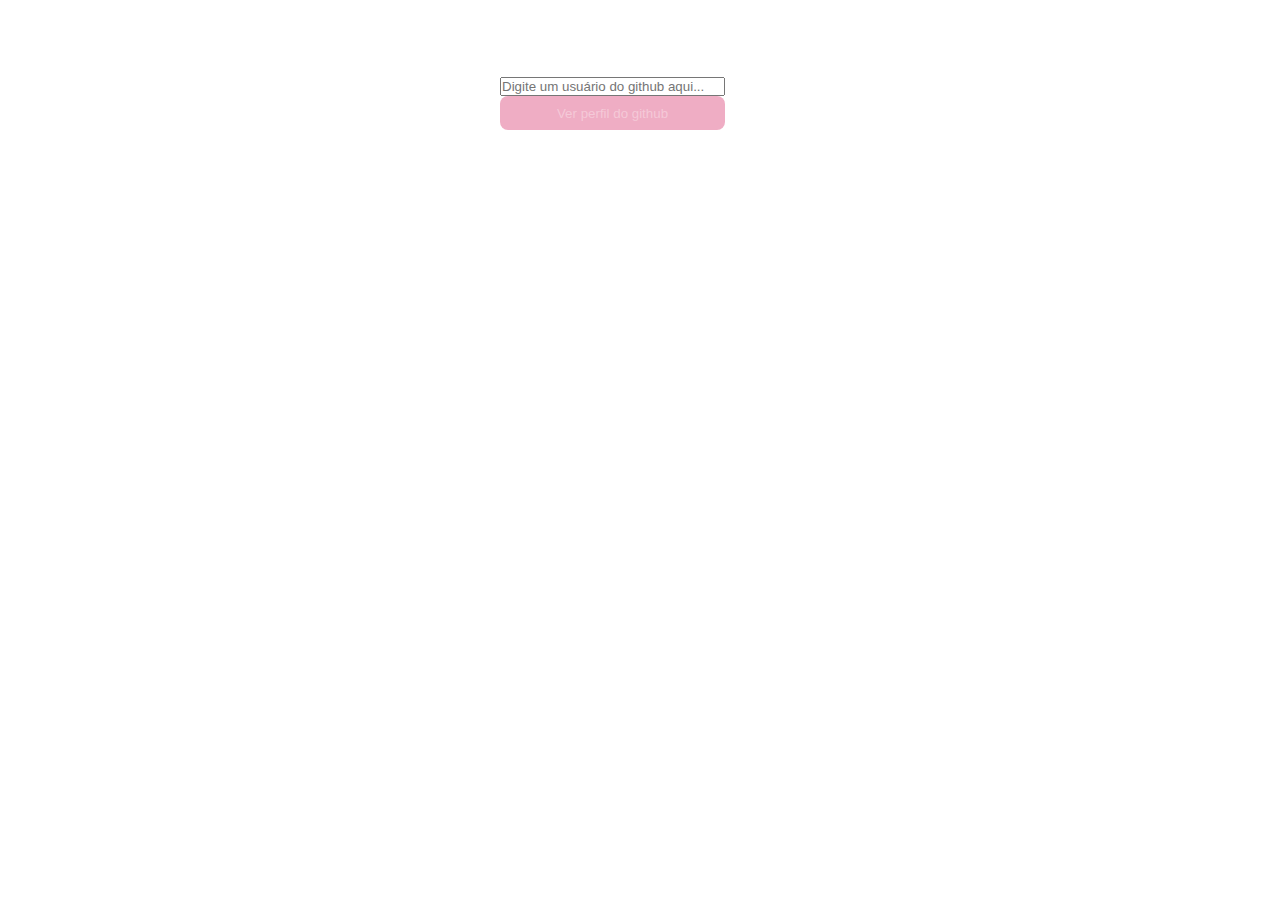
==== index.html @ 547c4d37 "tentando resolver erro 404" ====
<!DOCTYPE html>
<html lang="pt-br">
  <head>
    <!-- THIS IS THE HOME PAGE -->
    <meta charset="UTF-8" />
    <meta http-equiv="X-UA-Compatible" content="IE=edge" />
    <meta name="viewport" content="width=device-width, initial-scale=1.0" />
    
    <link rel="stylesheet" href="./styles/reset.css" />
    <link rel="stylesheet" href="./styles/globalStyles.css" />
    <link rel="stylesheet" href="./styles/flex.css" />
    <link rel="stylesheet" href="./styles/text.css" />
    <link rel="stylesheet" href="./styles/buttons.css" />
    
    <link rel="icon" href="./assets/icons/favicon.png">
    <link rel="stylesheet" href="index.css" />
    <title>Git Search</title>
  </head>
  <body>

    <main class="main-content flex">
      <section class="company-presentation flex align-center justify-center">
        <div class="about-company-aux flex direction-column justify-between">
          <h1 class="company-logo">Git Search</h1>
          <p class="text-def-1">Encontre e se conecte com profissionais de forma rápida e fácil</p>

          <div class="flex align-center">
            <span class=".bold-text-1">Achados recentemente:</span>
            <div class="flex align-center">
              
            </div>
          </div>

        </div>
      </section>

      <section class="search-for-user flex align-center justify-center">
        <div class="search-for-user-area flex direction-column justify-between">

          <h2 class="title-2 search-title">Procurar por um usuário</h2>
          
          <form class="search-for-user-form flex direction-column">
            <label for="user-search" class="label-def-1">Usuário Gituhb</label>
            <input placeholder="Digite um usuário do github aqui..." id="user-search" class="search-user-input">
            <small class="user-not-found hidden">Usuário não encontrado</small>
            <button id="submit-search" class="submit-search-btn invalid-input">Ver perfil do github</button>
          </form>

        </div>
      </section>

    </main>

    <script src="./pages/home/index.js"></script>
  </body>
</html>
---- styles/globalStyles.css ----
* {
  margin: 0;
  padding: 0;
  box-sizing: border-box;
}

:root{
    --color-brand-1: #C2255C;
    --color-brand-2: #D6336C;
    --color-grey-1:  #191C1F;
    --color-grey-2:  #212529;
    --color-grey-3:  #33363A;
    --color-grey-4:  #373B3E;
    --color-grey-5: #A6A8A9;
    --color-grey-6:  #D9D9D9;
    --color-grey-7:  #FFFFFF;
    --color-alert:   #C22554;
}

.hidden{
  display: none;
}

.container{
  width: 820px;
  padding: 0 14px;
  max-width: 100%;
  margin: 0 auto;
}
---- styles/flex.css ----
.flex{
    display: flex;
}

.justify-between{
    justify-content: space-between;
}

.justify-around{
    justify-content: space-around;
}

.justify-center{
    justify-content: center;
}

.align-center{
    align-items: center;
}

.direction-column{
    flex-direction: column;
}

.wrap{
    flex-wrap: wrap;
}
---- styles/text.css ----
@import url('https://fonts.googleapis.com/css2?family=Inter:wght@100;200;300;400;500;600;700;800;900&display=swap');

body{
    font-family: 'Inter', sans-serif;
}

.company-presentation{
    color: var(--color-grey-7);
}
.search-for-user-area{
    color: var(--color-grey-7);
}

.company-logo{
    font-weight: 600;
    font-size: 2rem;
}

.search-title{
    padding-bottom: 45px;
}

.text-def-1{
    font-size: 1.25rem;
    line-height: 150%;
    font-weight: 400;
    max-width: 500px;
}

.text-def-2{
    font-size: 0.75rem;
    line-height: 150%;
    font-weight: 400;
}

.bold-text-1{
    font-size: 1rem;
    line-height: 150%;
    font-weight: 500;
}

.title-1{
    color: var(--color-grey-7);
    font-weight: 700;
    font-weight: 24px;
}

.title-2{
    font-weight: 500;
    font-size: 1.25rem;
}

.repository a{
    text-decoration: none;
    transition: 0.3s ease;
}

.repository-title{
    color: var(--color-grey-7);
    font-weight: 500;
    overflow: hidden;
    text-overflow: ellipsis;
    display: -webkit-box;
    -webkit-line-clamp: 1; 
    -webkit-box-orient: vertical;
    padding-bottom: 3px;
}


.label-def-1{
    font-size: 0.75rem;
}

.user-not-found{
    color: var(--color-brand-1);
    font-size: 0.75rem;
    transition: 0.2s ease;
}

.repository-description{
    color: var(--color-grey-5);
    overflow: hidden;
    text-overflow: ellipsis;
    display: -webkit-box;
    -webkit-line-clamp: 3; 
    -webkit-box-orient: vertical;
}


.user-name-occupation .occupation{
    font-size: 1rem;
    line-height: 150%;
    max-width: 70%;
    overflow: hidden;
    text-overflow: ellipsis;
    display: -webkit-box;
    -webkit-line-clamp: 2; 
    -webkit-box-orient: vertical;
    color: var(--color-grey-5);
    
}
---- styles/buttons.css ----
.submit-search-btn{
    border: none;
    cursor: pointer;
    padding: 0.6rem;
    transition: 0.3s ease;
    width: 100%;
    border-radius: 8px;
}

.invalid-input{
    background-color: rgba(214, 51, 108, 0.4);
    color: rgba(255, 255, 255, 0.35);
    pointer-events: none;
    cursor: not-allowed;
}

.valid-input{
    background-color: var(--color-brand-1);
    color: var(--color-grey-7);
}

.submit-search-btn:hover{
    filter: brightness(1.1);
}

.button-link{
    width: 100%;
}

.spin-animation{
    animation: loading 1s linear infinite;
}

.header-link{
    text-decoration: none;
    color: var(--color-grey-7);
    padding: 13px 24px;
    background-color: var(--color-grey-3);
    border-radius: 8px;
    transition: 0.3s ease;
    font-size: 0.75rem;
    cursor: pointer;
    white-space: nowrap;
}

.repo-btn{
    color: var(--color-grey-7);
    text-decoration: none;
    border-radius: 4px;
    padding: 6px 8px;
    border: 1px solid var(--color-grey-7);
    font-size: 0.75rem;
    line-height: 17px;
    font-weight: 500;
    transition: 0.3s ease;
}

.repo-btn:hover{
    background-color: var(--color-brand-2);
    border: 1px solid transparent;
}

.header-link:hover{
    background-color: var(--color-grey-2);
}

.pink-1{
    background-color: var(--color-brand-2);
}

.pink-1:hover{
    background-color: var(--color-brand-1);
}

@keyframes loading {
    to{
        transform:rotate(360deg);
    }
}
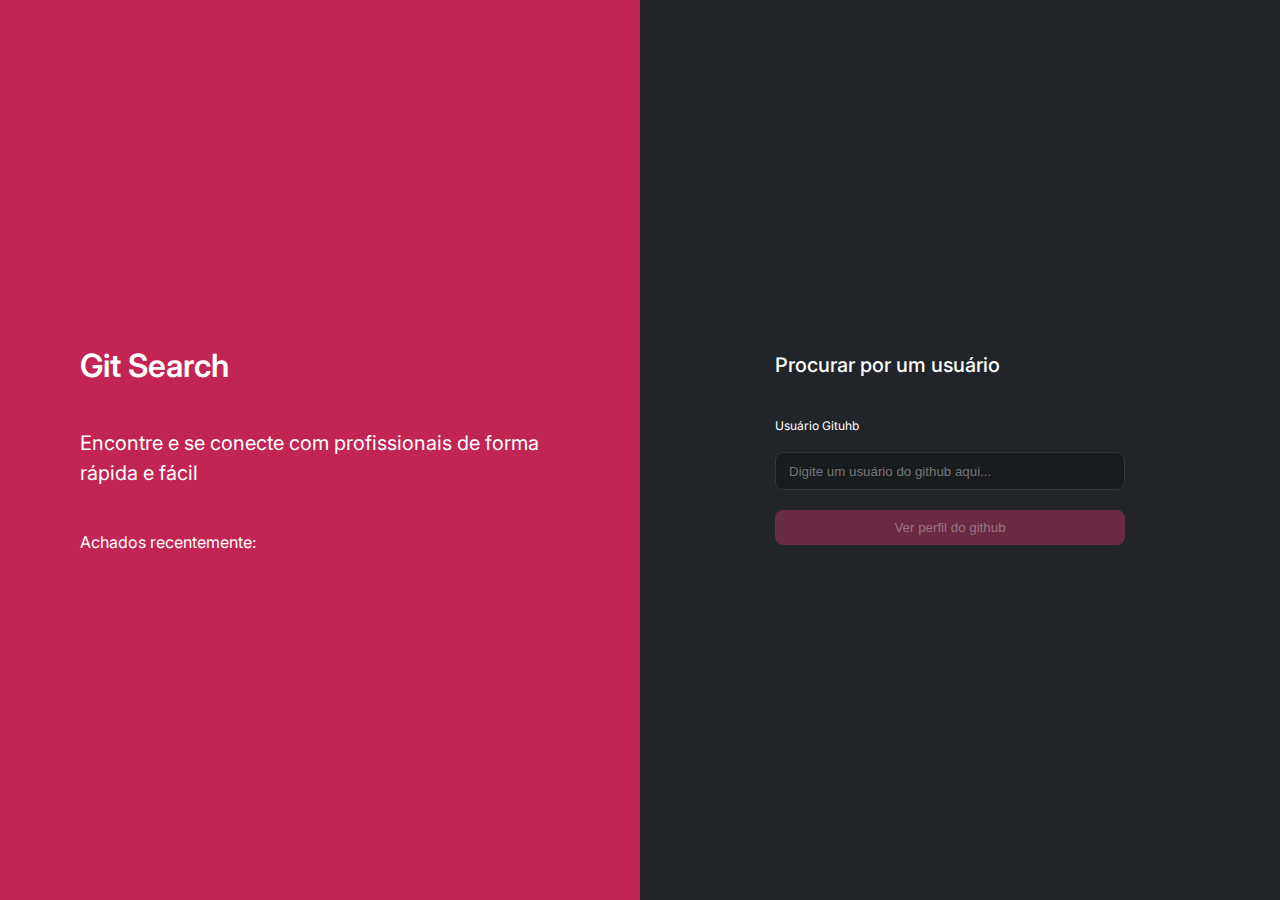
==== commit 2b60d76d: "feature: css linkado" ====
--- a/index.html
+++ b/index.html
@@ -11,9 +11,9 @@
     <link rel="stylesheet" href="./styles/flex.css" />
     <link rel="stylesheet" href="./styles/text.css" />
     <link rel="stylesheet" href="./styles/buttons.css" />
-    
+    <link rel="stylesheet" href="./pages/home/index.css" />
+
     <link rel="icon" href="./assets/icons/favicon.png">
-    <link rel="stylesheet" href="index.css" />
     <title>Git Search</title>
   </head>
   <body>
--- a/pages/home/index.css
+++ b/pages/home/index.css
@@ -0,0 +1,67 @@
+.main-content{
+    width: 100vw;
+    height: 100vh;
+
+}
+
+.company-presentation{
+    width: 50vw;
+    height: 100vh;
+    background-color: var(--color-alert);
+    padding-left: 20px;
+}
+
+.search-for-user{
+    width: 50vw;
+    height: 100vh;
+    background-color: var(--color-grey-2);
+    padding-right: 20px;
+}
+
+.about-company-aux{
+    height: 200px;
+}
+
+.search-for-user-area{
+    width: 350px;
+}
+
+.search-for-user-form{
+    gap: 20px;
+}
+
+.search-user-input{
+    background-color: var(--color-grey-1);
+    outline: none;
+    border: 1px solid var(--color-grey-3);
+    padding: 8px 13px;
+    color: var(--color-grey-6);
+    border-radius: 8px;
+    height: 38px;
+    transition: 0.3s;
+}
+
+.search-user-input:hover{
+    border: 1px solid var(--color-grey-5);
+}
+
+.search-user-input-invalid{
+    border: 1px solid var(--color-brand-1);
+    transition: 0.2s ease;
+}
+
+
+@media (max-width: 900px) {
+    .main-content{
+        flex-direction: column;
+    }
+
+    .company-presentation{
+        width: 100vw;
+    }
+
+    .search-for-user{
+        width: 100vw;
+    }
+
+}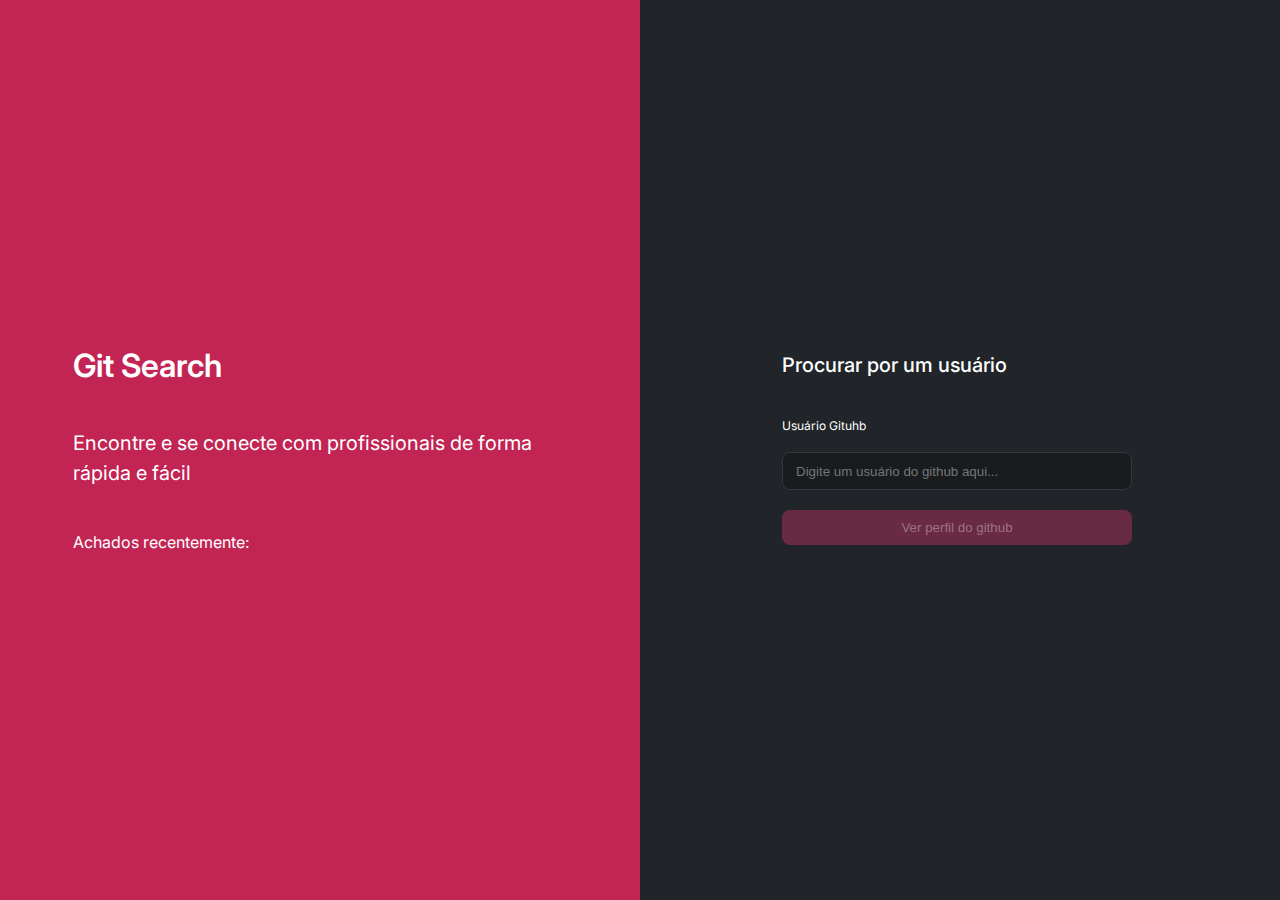
==== commit e79ef2d5: "feature: usuarios achados recentemente adicionado" ====
--- a/index.html
+++ b/index.html
@@ -19,13 +19,21 @@
   <body>
 
     <main class="main-content flex">
-      <section class="company-presentation flex align-center justify-center">
+      <section class="company-presentation flex align-center justify-center container">
         <div class="about-company-aux flex direction-column justify-between">
           <h1 class="company-logo">Git Search</h1>
           <p class="text-def-1">Encontre e se conecte com profissionais de forma rápida e fácil</p>
 
-          <div class="flex align-center">
+          <div class="flex align-center recent-users-div">
             <span class=".bold-text-1">Achados recentemente:</span>
+            <ul id="recent-users" class="flex align-center recent-users">
+              <!-- <li class="flex direction-column align-center">
+                <figure class="recent-user-img flex align-center justify-center">
+                  <img src="" alt="">
+                </figure>
+                <span id="search-recent-user">Acessar este perfil</span>
+              </li> -->
+            </ul>
             <div class="flex align-center">
               
             </div>
@@ -34,7 +42,7 @@
         </div>
       </section>
 
-      <section class="search-for-user flex align-center justify-center">
+      <section class="search-for-user flex align-center justify-center container">
         <div class="search-for-user-area flex direction-column justify-between">
 
           <h2 class="title-2 search-title">Procurar por um usuário</h2>
--- a/styles/buttons.css
+++ b/styles/buttons.css
@@ -72,6 +72,21 @@
     background-color: var(--color-brand-1);
 }
 
+.search-recent-btn{
+    position: absolute;
+    bottom: -17px;
+    border: none;
+    background-color: var(--color-grey-7);
+    padding: 4px 8px;
+    border-radius: 8px;
+    height: 26px;
+    white-space: nowrap;
+    font-size: 0.75rem;
+    color: var(--color-grey-1);
+    font-weight: 500;
+}
+
+
 @keyframes loading {
     to{
         transform:rotate(360deg);
--- a/pages/home/index.css
+++ b/pages/home/index.css
@@ -50,6 +50,34 @@
     transition: 0.2s ease;
 }
 
+.recent-users{
+    gap: 11px;
+    position: relative;
+    margin-left: 11px;
+}
+
+.recent-user-img{
+    width: 44px;
+    height: 44px;
+    border: 1px solid transparent;
+    background-color: grey;
+    overflow: hidden;
+    transition: 0.3s ease;
+    border-radius: 100%;
+    box-sizing: border-box;
+    cursor: pointer;
+}
+
+.recent-user-img img{
+    width: 100%;
+    height: 100%;
+    object-fit: cover;
+    pointer-events: none;
+}
+
+.recent-user-img:hover{
+    border: 1px solid #ffffff;
+}
 
 @media (max-width: 900px) {
     .main-content{
@@ -58,10 +86,25 @@
 
     .company-presentation{
         width: 100vw;
+        gap: 30px;
     }
 
     .search-for-user{
         width: 100vw;
     }
+    .company-logo{
+        font-size: 1.5rem;
+    }
+    .text-def-1{
+        font-size: 1rem;
+    }
 
+    .recent-users-div{
+        flex-direction: column;
+        align-items: flex-start;
+        gap: 20px;
+    }
+    .recent-users{
+        margin: 0;
+    }
 }